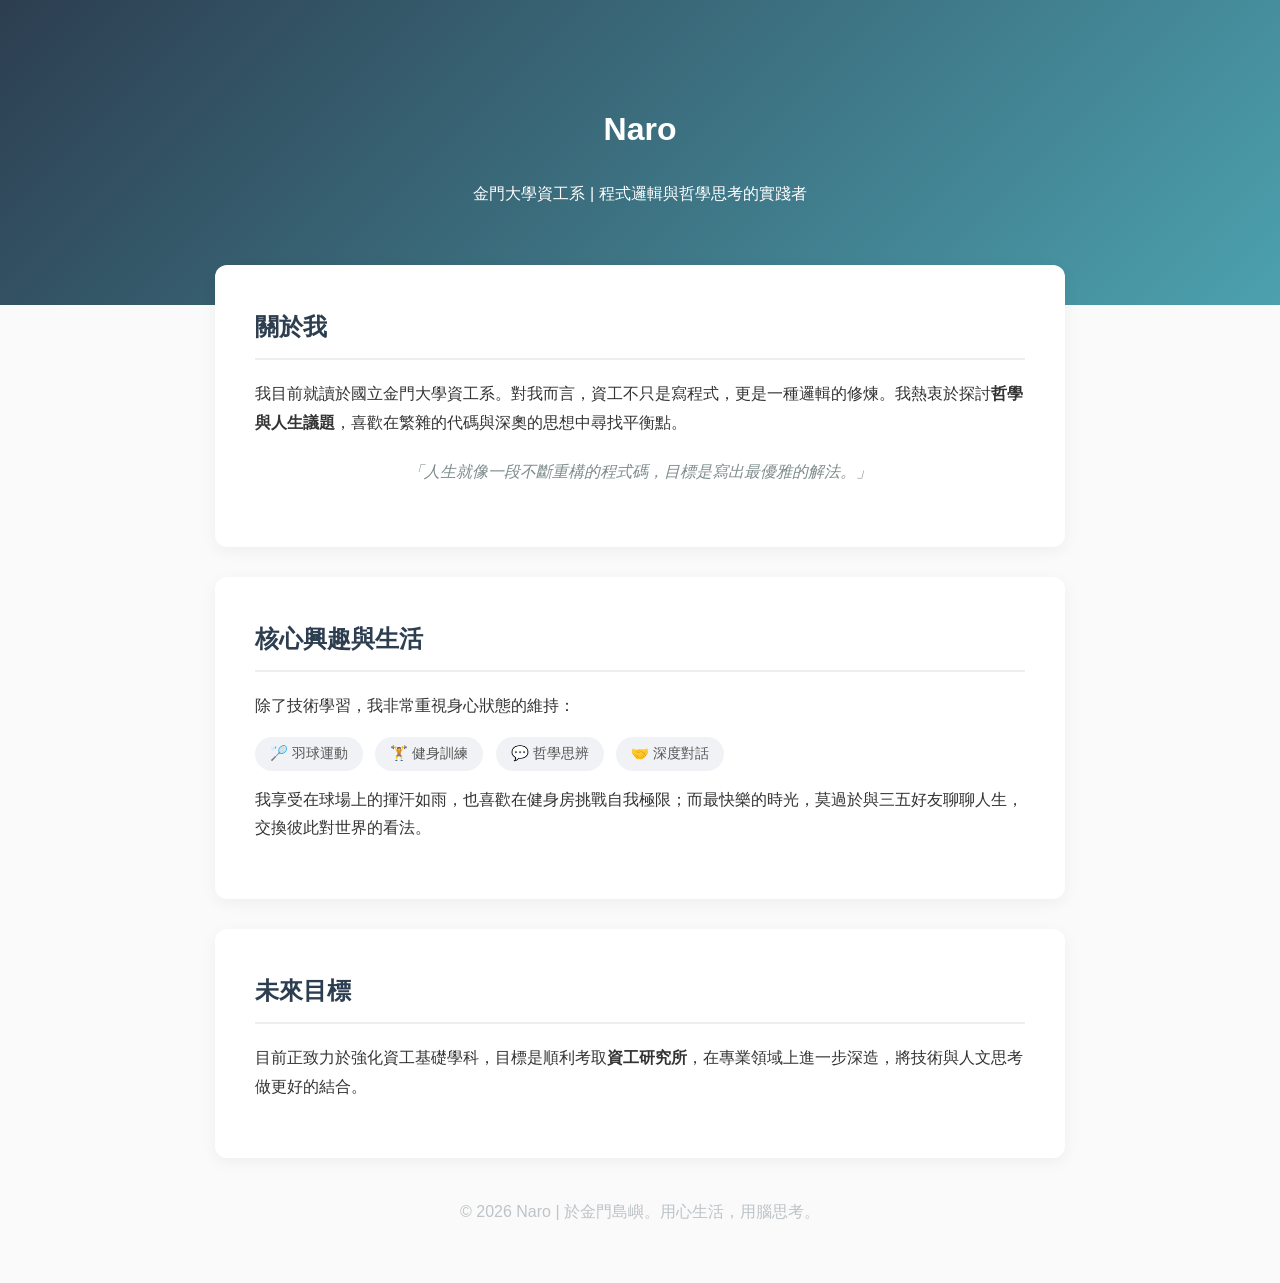
==== HW/Homework1/index.html @ 8cfade43 "更動資料夾名稱" ====
<!DOCTYPE html>
<html lang="zh-TW">
<head>
    <meta charset="UTF-8">
    <meta name="viewport" content="width=device-width, initial-scale=1.0">
    <title>Naro | 探索程式與人生的邊界</title>
    <style>
        body {
            font-family: "PingFang TC", "Microsoft JhengHei", sans-serif;
            background-color: #fafafa;
            color: #333;
            line-height: 1.8;
            margin: 0;
        }
        header {
            background: linear-gradient(135deg, #2c3e50 0%, #4ca1af 100%);
            color: white;
            padding: 80px 20px;
            text-align: center;
        }
        .container {
            max-width: 850px;
            margin: -40px auto 40px;
            padding: 0 20px;
        }
        .card {
            background: white;
            padding: 40px;
            border-radius: 12px;
            box-shadow: 0 4px 15px rgba(0,0,0,0.05);
            margin-bottom: 30px;
        }
        h2 {
            color: #2c3e50;
            border-bottom: 2px solid #eee;
            padding-bottom: 10px;
            margin-top: 0;
        }
        .tag {
            display: inline-block;
            background: #f0f2f5;
            color: #555;
            padding: 4px 15px;
            border-radius: 20px;
            margin-right: 8px;
            font-size: 0.9rem;
        }
        .motto {
            font-style: italic;
            color: #7f8c8d;
            text-align: center;
            margin: 20px 0;
        }
        .footer {
            text-align: center;
            color: #bdc3c7;
            padding-bottom: 40px;
        }
    </style>
</head>
<body>

<header>
    <h1>Naro</h1>
    <p>金門大學資工系 | 程式邏輯與哲學思考的實踐者</p>
</header>

<div class="container">
    <div class="card">
        <h2>關於我</h2>
        <p>我目前就讀於國立金門大學資工系。對我而言，資工不只是寫程式，更是一種邏輯的修煉。我熱衷於探討<b>哲學與人生議題</b>，喜歡在繁雜的代碼與深奧的思想中尋找平衡點。</p>
        <p class="motto">「人生就像一段不斷重構的程式碼，目標是寫出最優雅的解法。」</p>
    </div>

    <div class="card">
        <h2>核心興趣與生活</h2>
        <p>除了技術學習，我非常重視身心狀態的維持：</p>
        <div>
            <span class="tag">🏸 羽球運動</span>
            <span class="tag">🏋️ 健身訓練</span>
            <span class="tag">💬 哲學思辨</span>
            <span class="tag">🤝 深度對話</span>
        </div>
        <p style="margin-top: 15px;">我享受在球場上的揮汗如雨，也喜歡在健身房挑戰自我極限；而最快樂的時光，莫過於與三五好友聊聊人生，交換彼此對世界的看法。</p>
    </div>

    <div class="card">
        <h2>未來目標</h2>
        <p>目前正致力於強化資工基礎學科，目標是順利考取<b>資工研究所</b>，在專業領域上進一步深造，將技術與人文思考做更好的結合。</p>
    </div>
</div>

<div class="footer">
    <p>© 2026 Naro | 於金門島嶼。用心生活，用腦思考。</p>
</div>

</body>
</html>
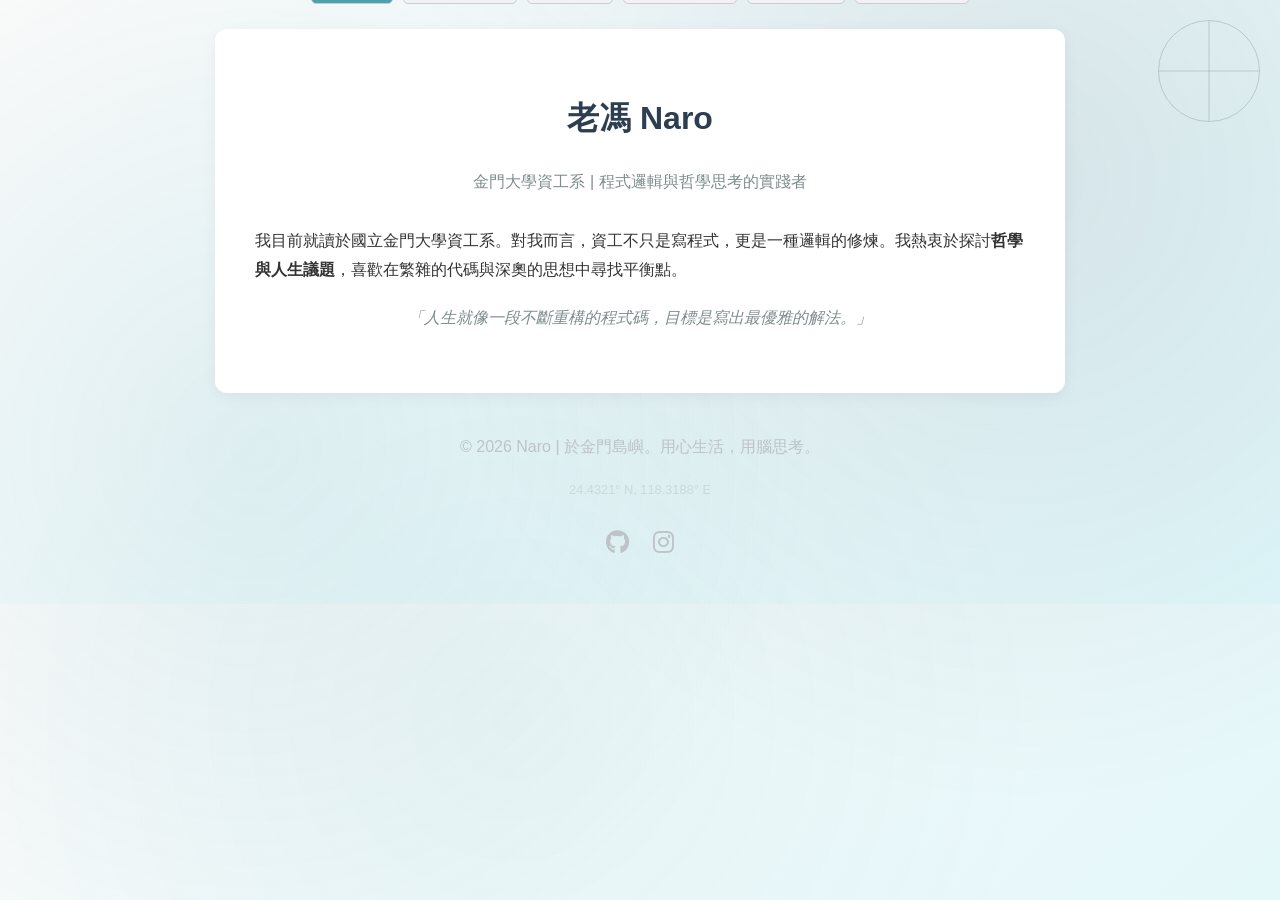
==== commit ffdd7b6e: "調整~" ====
--- a/HW/Homework1/index.html
+++ b/HW/Homework1/index.html
@@ -4,13 +4,64 @@
     <meta charset="UTF-8">
     <meta name="viewport" content="width=device-width, initial-scale=1.0">
     <title>Naro | 探索程式與人生的邊界</title>
+    <link rel="stylesheet" href="https://cdnjs.cloudflare.com/ajax/libs/font-awesome/6.0.0/css/all.min.css">
     <style>
         body {
             font-family: "PingFang TC", "Microsoft JhengHei", sans-serif;
-            background-color: #fafafa;
+            background: linear-gradient(135deg, #fafafa 0%, #e0f7fa 100%);
             color: #333;
             line-height: 1.8;
             margin: 0;
+            position: relative;
+            overflow-x: hidden;
+        }
+        body::before {
+            content: '';
+            position: fixed;
+            top: 0;
+            left: 0;
+            width: 100%;
+            height: 100%;
+            background: radial-gradient(circle at 20% 50%, rgba(76, 161, 175, 0.1) 0%, transparent 50%),
+                        radial-gradient(circle at 80% 20%, rgba(44, 62, 80, 0.1) 0%, transparent 50%),
+                        radial-gradient(circle at 40% 80%, rgba(76, 161, 175, 0.05) 0%, transparent 50%);
+            animation: flow 10s ease-in-out infinite alternate;
+            z-index: -1;
+        }
+        @keyframes flow {
+            0% { transform: translateX(-10px) translateY(-10px); }
+            100% { transform: translateX(10px) translateY(10px); }
+        }
+        .da-vinci-overlay {
+            position: fixed;
+            top: 20px;
+            right: 20px;
+            width: 100px;
+            height: 100px;
+            background: transparent;
+            border: 1px solid rgba(44, 62, 80, 0.2);
+            border-radius: 50%;
+            z-index: -1;
+        }
+        .da-vinci-overlay::before {
+            content: '';
+            position: absolute;
+            top: 50%;
+            left: 0;
+            width: 100%;
+            height: 1px;
+            background: rgba(44, 62, 80, 0.2);
+            transform: translateY(-50%);
+        }
+        .da-vinci-overlay::after {
+            content: '';
+            position: absolute;
+            left: 50%;
+            top: 0;
+            width: 1px;
+            height: 100%;
+            background: rgba(44, 62, 80, 0.2);
+            transform: translateX(-50%);
         }
         header {
             background: linear-gradient(135deg, #2c3e50 0%, #4ca1af 100%);
@@ -29,6 +80,11 @@
             border-radius: 12px;
             box-shadow: 0 4px 15px rgba(0,0,0,0.05);
             margin-bottom: 30px;
+            transition: transform 0.3s ease, box-shadow 0.3s ease;
+        }
+        .card:hover {
+            transform: translateY(-5px);
+            box-shadow: 0 8px 25px rgba(0,0,0,0.1);
         }
         h2 {
             color: #2c3e50;
@@ -56,43 +112,168 @@
             color: #bdc3c7;
             padding-bottom: 40px;
         }
+        .social-links {
+            margin-top: 20px;
+        }
+        .social-links a {
+            display: inline-block;
+            margin: 0 10px;
+            color: #bdc3c7;
+            font-size: 24px;
+            transition: color 0.3s;
+        }
+        .social-links a:hover {
+            color: #4ca1af;
+        }
+        /* Tab styles */
+        .tabs {
+            display: flex;
+            flex-wrap: wrap;
+            justify-content: center;
+            margin-bottom: 20px;
+        }
+        .tab-button {
+            background: #f0f2f5;
+            border: 1px solid #ccc;
+            padding: 8px 16px;
+            margin: 5px;
+            border-radius: 5px;
+            cursor: pointer;
+            transition: background 0.3s;
+            font-size: 1rem;
+        }
+        .tab-button.active {
+            background: #4ca1af;
+            color: white;
+        }
+        .tab-content {
+            display: none;
+        }
+        .tab-content.active {
+            display: block;
+        }
+        /* Responsive */
+        @media (max-width: 768px) {
+            .container {
+                padding: 0 10px;
+            }
+            .card {
+                padding: 20px;
+            }
+            .tabs {
+                flex-direction: column;
+                align-items: center;
+            }
+            .tab-button {
+                width: 80%;
+                max-width: 300px;
+            }
+        }
     </style>
 </head>
 <body>
 
-<header>
-    <h1>Naro</h1>
-    <p>金門大學資工系 | 程式邏輯與哲學思考的實踐者</p>
-</header>
+<div class="da-vinci-overlay"></div>
 
 <div class="container">
-    <div class="card">
-        <h2>關於我</h2>
+    <div class="tabs">
+        <button class="tab-button active" onclick="openTab('about')">關於我</button>
+        <button class="tab-button" onclick="openTab('processor')">人類處理器</button>
+        <button class="tab-button" onclick="openTab('symbiosis')">AI 共生</button>
+        <button class="tab-button" onclick="openTab('creator')">無名創造者</button>
+        <button class="tab-button" onclick="openTab('progress')">思考進度</button>
+        <button class="tab-button" onclick="openTab('trigger')">思辨觸發器</button>
+    </div>
+
+    <div id="about" class="tab-content active card">
+        <h1 style="text-align: center; color: #2c3e50; margin-bottom: 20px;">老馮 Naro</h1>
+        <p style="text-align: center; color: #7f8c8d; margin-bottom: 30px;">金門大學資工系 | 程式邏輯與哲學思考的實踐者</p>
         <p>我目前就讀於國立金門大學資工系。對我而言，資工不只是寫程式，更是一種邏輯的修煉。我熱衷於探討<b>哲學與人生議題</b>，喜歡在繁雜的代碼與深奧的思想中尋找平衡點。</p>
         <p class="motto">「人生就像一段不斷重構的程式碼，目標是寫出最優雅的解法。」</p>
     </div>
 
-    <div class="card">
-        <h2>核心興趣與生活</h2>
-        <p>除了技術學習，我非常重視身心狀態的維持：</p>
+    <div id="processor" class="tab-content card">
+        <h2>人類處理器</h2>
+        <p>我將自己視為一個「純粹思考者」，專注於系統性的建構與跨維度的連結：</p>
         <div>
-            <span class="tag">🏸 羽球運動</span>
-            <span class="tag">🏋️ 健身訓練</span>
-            <span class="tag">💬 哲學思辨</span>
-            <span class="tag">🤝 深度對話</span>
+            <span class="tag">🔗 跨域整合</span>
+            <span class="tag">🧠 模式識別</span>
+            <span class="tag">📚 哲學綜合</span>
+            <span class="tag">🤖 AI 共生</span>
         </div>
-        <p style="margin-top: 15px;">我享受在球場上的揮汗如雨，也喜歡在健身房挑戰自我極限；而最快樂的時光，莫過於與三五好友聊聊人生，交換彼此對世界的看法。</p>
-    </div>
-
-    <div class="card">
-        <h2>未來目標</h2>
-        <p>目前正致力於強化資工基礎學科，目標是順利考取<b>資工研究所</b>，在專業領域上進一步深造，將技術與人文思考做更好的結合。</p>
+        <p style="margin-top: 15px;">比起寫程式碼，我更迷戀於將 AI 視為實踐創意的義體，探索程式與人生的邊界。</p>
+    </div>
+
+    <div id="symbiosis" class="tab-content card">
+        <h2>AI 共生</h2>
+        <p>我相信人類直覺與 AI 執行的完美協作。原始思想遇上演算法力量，在這裡誕生創新。</p>
+        <div style="display: flex; justify-content: center; align-items: center; margin: 20px 0;">
+            <div style="width: 100px; height: 100px; border-radius: 50%; background: linear-gradient(45deg, #4ca1af, #2c3e50); opacity: 0.7; position: relative;">
+                <div style="width: 60px; height: 60px; border-radius: 50%; background: #fff; position: absolute; top: 20px; left: 20px; display: flex; align-items: center; justify-content: center; font-size: 24px;">🧠</div>
+            </div>
+            <div style="width: 100px; height: 100px; border-radius: 50%; background: linear-gradient(45deg, #2c3e50, #4ca1af); opacity: 0.7; position: relative; margin-left: -30px;">
+                <div style="width: 60px; height: 60px; border-radius: 50%; background: #fff; position: absolute; top: 20px; left: 20px; display: flex; align-items: center; justify-content: center; font-size: 24px;">🤖</div>
+            </div>
+        </div>
+        <p>這是「原始思想」與「演算法力量」的交匯點。</p>
+    </div>
+
+    <div id="creator" class="tab-content card" style="text-align: center; background: rgba(255,255,255,0.8);">
+        <blockquote style="font-size: 1.5rem; font-family: serif; color: #2c3e50; margin: 0;">
+            "知識流經我的神經，以演化，而非僅被記住。"
+        </blockquote>
+        <p style="margin-top: 10px; color: #7f8c8d;">— 無名創造者</p>
+    </div>
+
+    <div id="progress" class="tab-content card">
+        <h2>思考進度</h2>
+        <p>持續進行的思考專案：</p>
+        <ul style="list-style: none; padding: 0;">
+            <li style="margin-bottom: 10px;"><strong>AI 倫理的未來</strong> <span class="tag">綜合中</span></li>
+            <li style="margin-bottom: 10px;"><strong>能源科技與未來</strong> <span class="tag">發散中</span></li>
+            <li style="margin-bottom: 10px;"><strong>科技中的跨域整合</strong> <span class="tag">探索中</span></li>
+        </ul>
+    </div>
+
+    <div id="trigger" class="tab-content card" style="text-align: center;">
+        <h2>思辨觸發器</h2>
+        <button id="thoughtButton" style="background: #4ca1af; color: white; border: none; padding: 10px 20px; border-radius: 5px; cursor: pointer; font-size: 1rem; transition: background 0.3s ease;" onmouseover="this.style.background='#2c3e50'" onmouseout="this.style.background='#4ca1af'">產生火花</button>
+        <p id="thoughtOutput" style="margin-top: 20px; font-style: italic; color: #7f8c8d;"></p>
     </div>
 </div>
 
 <div class="footer">
     <p>© 2026 Naro | 於金門島嶼。用心生活，用腦思考。</p>
+    <p style="font-size: 0.8rem; opacity: 0.5; margin-top: 10px;">24.4321° N, 118.3188° E</p>
+    <div class="social-links">
+        <a href="https://github.com/NaroFeng" target="_blank"><i class="fab fa-github"></i></a>
+        <a href="https://www.instagram.com/hoshiny.f" target="_blank"><i class="fab fa-instagram"></i></a>
+    </div>
 </div>
+
+<script>
+    function openTab(tabName) {
+        const tabContents = document.querySelectorAll('.tab-content');
+        const tabButtons = document.querySelectorAll('.tab-button');
+        tabContents.forEach(content => content.classList.remove('active'));
+        tabButtons.forEach(button => button.classList.remove('active'));
+        document.getElementById(tabName).classList.add('active');
+        event.target.classList.add('active');
+    }
+
+    const thoughts = [
+        "如果 AI 能思考，那麼思考的本質是什麼？",
+        "科技是否讓我們更孤獨，還是更連結？",
+        "程式碼是語言，哲學是思想，二者如何交織？",
+        "金門的寧靜，如何塑造一個思考者的靈魂？",
+        "創新是破壞，還是演化？"
+    ];
+
+    document.getElementById('thoughtButton').addEventListener('click', function() {
+        const randomThought = thoughts[Math.floor(Math.random() * thoughts.length)];
+        document.getElementById('thoughtOutput').textContent = randomThought;
+    });
+</script>
 
 </body>
 </html>
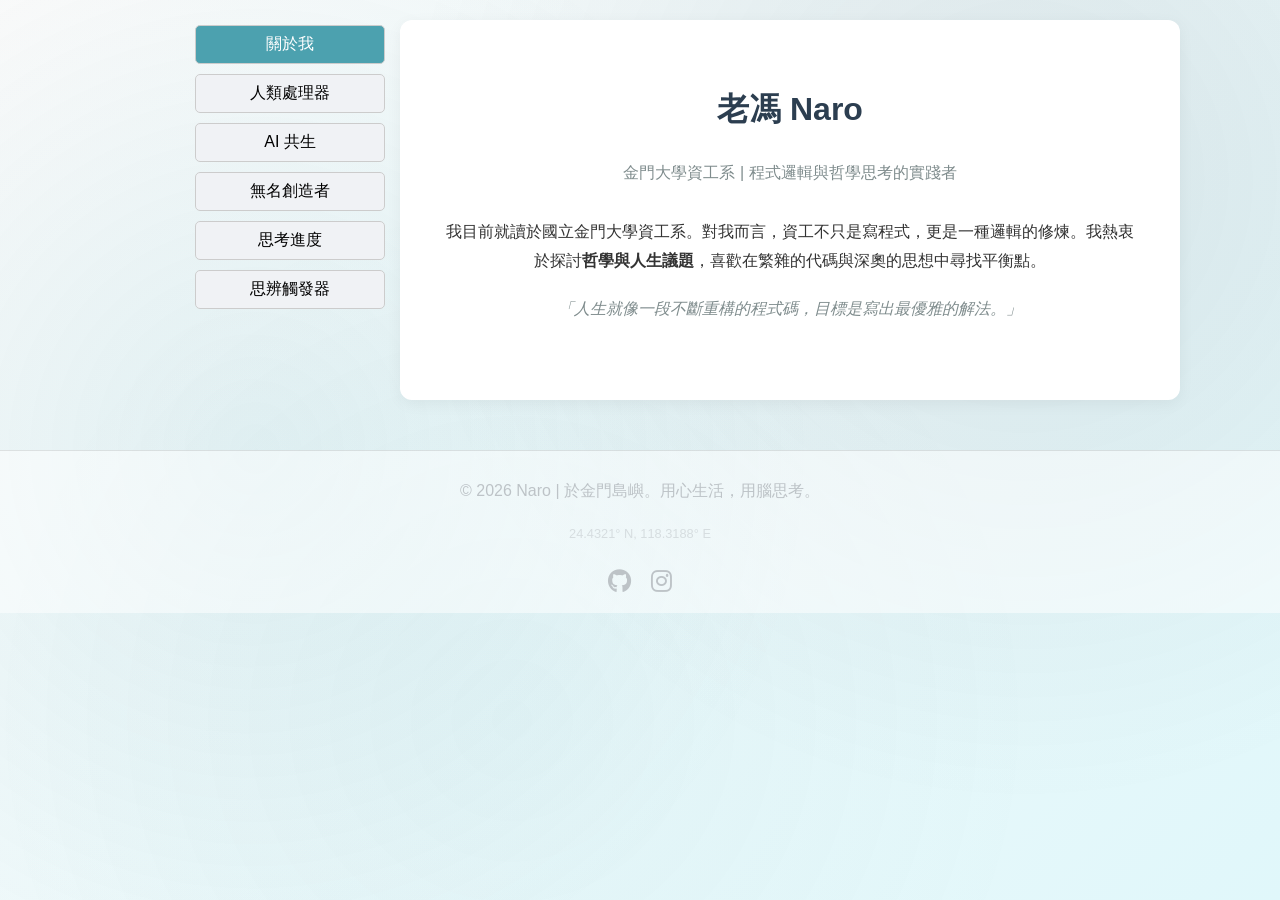
==== commit f9957e12: "新增readme.md檔案" ====
--- a/HW/Homework1/index.html
+++ b/HW/Homework1/index.html
@@ -14,6 +14,11 @@
             margin: 0;
             position: relative;
             overflow-x: hidden;
+            min-height: 100vh;
+            display: flex;
+            flex-direction: column;
+            align-items: center;
+            justify-content: flex-start;
         }
         body::before {
             content: '';
@@ -32,37 +37,6 @@
             0% { transform: translateX(-10px) translateY(-10px); }
             100% { transform: translateX(10px) translateY(10px); }
         }
-        .da-vinci-overlay {
-            position: fixed;
-            top: 20px;
-            right: 20px;
-            width: 100px;
-            height: 100px;
-            background: transparent;
-            border: 1px solid rgba(44, 62, 80, 0.2);
-            border-radius: 50%;
-            z-index: -1;
-        }
-        .da-vinci-overlay::before {
-            content: '';
-            position: absolute;
-            top: 50%;
-            left: 0;
-            width: 100%;
-            height: 1px;
-            background: rgba(44, 62, 80, 0.2);
-            transform: translateY(-50%);
-        }
-        .da-vinci-overlay::after {
-            content: '';
-            position: absolute;
-            left: 50%;
-            top: 0;
-            width: 1px;
-            height: 100%;
-            background: rgba(44, 62, 80, 0.2);
-            transform: translateX(-50%);
-        }
         header {
             background: linear-gradient(135deg, #2c3e50 0%, #4ca1af 100%);
             color: white;
@@ -70,9 +44,10 @@
             text-align: center;
         }
         .container {
-            max-width: 850px;
-            margin: -40px auto 40px;
-            padding: 0 20px;
+            width: 900px;
+            margin: 10px auto;
+            padding: 10px;
+            display: flex;
         }
         .card {
             background: white;
@@ -81,6 +56,12 @@
             box-shadow: 0 4px 15px rgba(0,0,0,0.05);
             margin-bottom: 30px;
             transition: transform 0.3s ease, box-shadow 0.3s ease;
+            text-align: center;
+            height: 300px;
+            display: flex;
+            flex-direction: column;
+            justify-content: center;
+            overflow-y: auto;
         }
         .card:hover {
             transform: translateY(-5px);
@@ -110,10 +91,15 @@
         .footer {
             text-align: center;
             color: #bdc3c7;
-            padding-bottom: 40px;
+            padding: 10px;
+            width: 100%;
+            background: rgba(255,255,255,0.5);
+            border-top: 1px solid rgba(0,0,0,0.1);
         }
         .social-links {
-            margin-top: 20px;
+            margin: 15px 0 0 0;
+            display: flex;
+            justify-content: center;
         }
         .social-links a {
             display: inline-block;
@@ -127,10 +113,11 @@
         }
         /* Tab styles */
         .tabs {
-            display: flex;
-            flex-wrap: wrap;
-            justify-content: center;
-            margin-bottom: 20px;
+            flex: 0 0 200px;
+            display: flex;
+            flex-direction: column;
+            align-items: stretch;
+            margin-right: 10px;
         }
         .tab-button {
             background: #f0f2f5;
@@ -148,6 +135,8 @@
         }
         .tab-content {
             display: none;
+            width: 700px;
+            flex-shrink: 0;
         }
         .tab-content.active {
             display: block;
@@ -155,25 +144,30 @@
         /* Responsive */
         @media (max-width: 768px) {
             .container {
-                padding: 0 10px;
+                flex-direction: column;
+                padding: 10px;
+            }
+            .tabs {
+                flex: none;
+                margin-right: 0;
+                margin-bottom: 20px;
+                flex-direction: row;
+                flex-wrap: wrap;
+                justify-content: center;
             }
             .card {
                 padding: 20px;
-            }
-            .tabs {
-                flex-direction: column;
-                align-items: center;
+                height: 250px;
+                overflow-y: auto;
             }
             .tab-button {
-                width: 80%;
-                max-width: 300px;
+                width: auto;
+                max-width: none;
             }
         }
     </style>
 </head>
 <body>
-
-<div class="da-vinci-overlay"></div>
 
 <div class="container">
     <div class="tabs">
@@ -262,11 +256,11 @@
     }
 
     const thoughts = [
-        "如果 AI 能思考，那麼思考的本質是什麼？",
-        "科技是否讓我們更孤獨，還是更連結？",
-        "程式碼是語言，哲學是思想，二者如何交織？",
-        "金門的寧靜，如何塑造一個思考者的靈魂？",
-        "創新是破壞，還是演化？"
+        "如果 AI 能思考，那麼思考的本質是什麼？在這個數位時代，我們常常將智慧與計算能力混為一談，但真正的思考或許超越了演算法的界限。",
+        "科技是否讓我們更孤獨，還是更連結？當我們透過螢幕連接全世界時，是否同時失去了面對面交流的深度與溫暖？",
+        "程式碼是語言，哲學是思想，二者如何交織？在編寫程式的過程中，我們是否也在建構自己的世界觀與價值體系？",
+        "金門的寧靜，如何塑造一個思考者的靈魂？在這個小島上，遠離都市的喧囂，讓我們有機會重新審視內心的聲音。",
+        "創新是破壞，還是演化？每一次科技進步，都在改變我們的生活方式，但我們是否準備好面對這些改變帶來的挑戰與機會？"
     ];
 
     document.getElementById('thoughtButton').addEventListener('click', function() {
